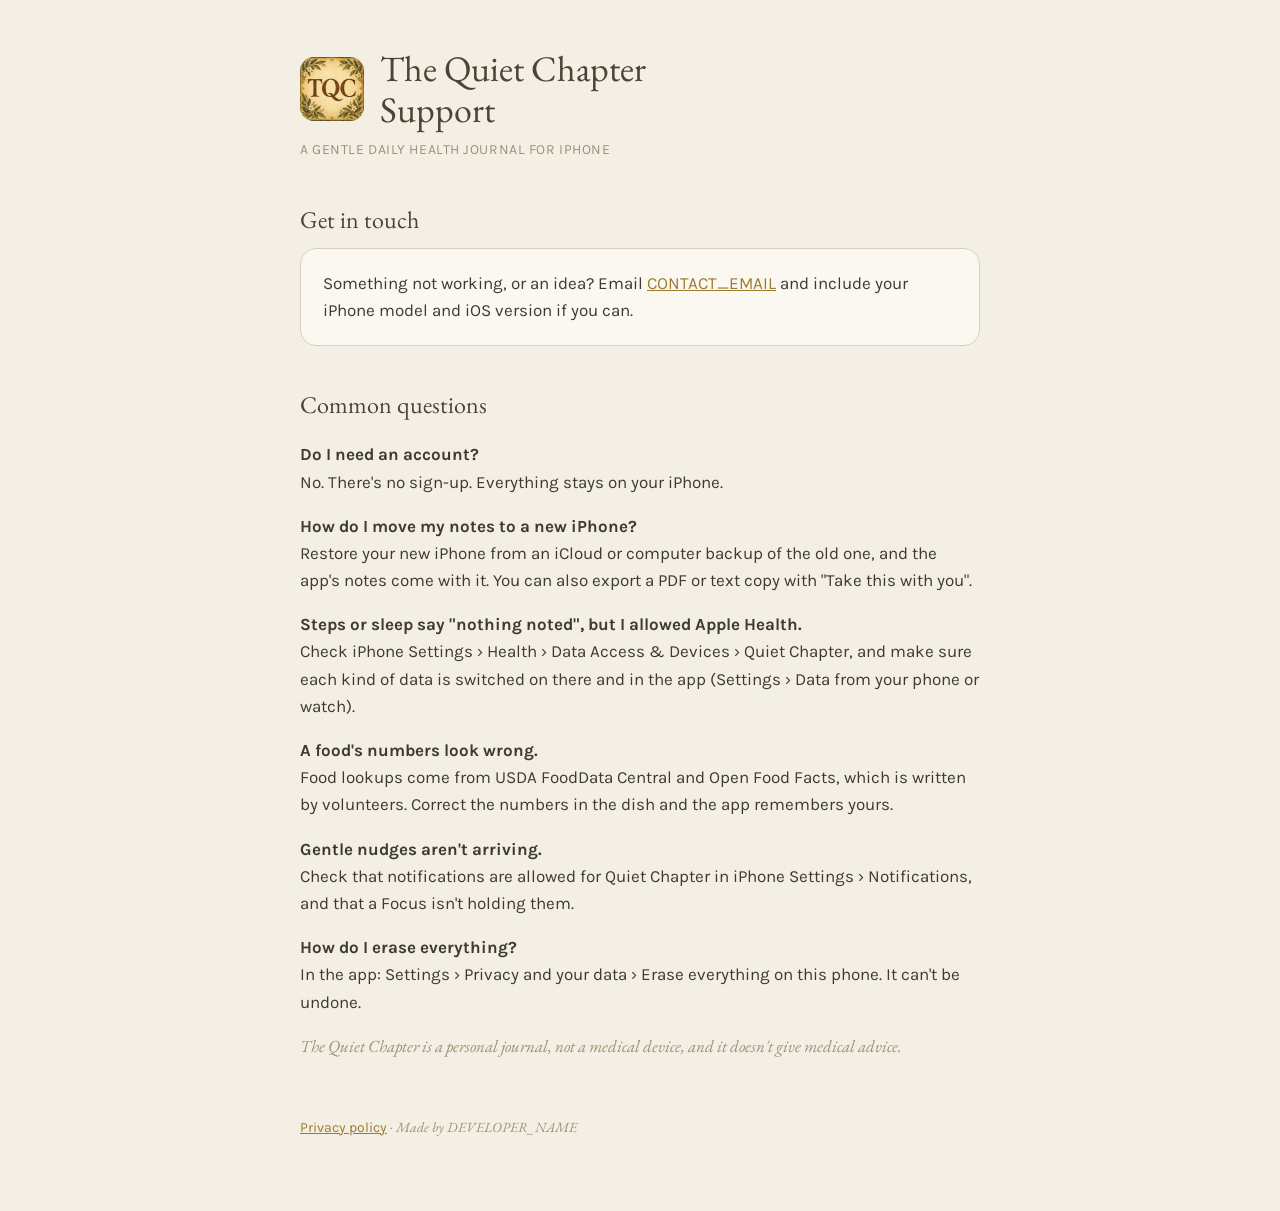
==== support.html @ cc8e4e03 "Add files via upload" ====
<!doctype html>
<html lang="en">
<head>
  <meta charset="utf-8">
  <meta name="viewport" content="width=device-width, initial-scale=1">
  <title>Support · The Quiet Chapter</title>
  <meta name="description" content="Help and contact for The Quiet Chapter, a gentle daily health journal for iPhone.">
  <link rel="preconnect" href="https://fonts.googleapis.com">
  <link rel="preconnect" href="https://fonts.gstatic.com" crossorigin>
  <link href="https://fonts.googleapis.com/css2?family=EB+Garamond:ital@0;1&family=Karla:wght@400;500&display=swap" rel="stylesheet">
  <link rel="stylesheet" href="style.css">
  <link rel="icon" href="icon.png">
</head>
<body>
<main>
  <header>
    <img src="icon.png" alt="">
    <h1>The Quiet Chapter<br>Support</h1>
  </header>
  <p class="updated">A gentle daily health journal for iPhone</p>

  <h2>Get in touch</h2>
  <div class="card">
    <p>Something not working, or an idea? Email <a href="mailto:CONTACT_EMAIL">CONTACT_EMAIL</a> and include your iPhone model and iOS version if you can.</p>
  </div>

  <h2>Common questions</h2>

  <p><strong>Do I need an account?</strong><br>
  No. There's no sign-up. Everything stays on your iPhone.</p>

  <p><strong>How do I move my notes to a new iPhone?</strong><br>
  Restore your new iPhone from an iCloud or computer backup of the old one, and the app's notes come with it. You can also export a PDF or text copy with "Take this with you".</p>

  <p><strong>Steps or sleep say "nothing noted", but I allowed Apple Health.</strong><br>
  Check iPhone Settings › Health › Data Access &amp; Devices › Quiet Chapter, and make sure each kind of data is switched on there and in the app (Settings › Data from your phone or watch).</p>

  <p><strong>A food's numbers look wrong.</strong><br>
  Food lookups come from USDA FoodData Central and Open Food Facts, which is written by volunteers. Correct the numbers in the dish and the app remembers yours.</p>

  <p><strong>Gentle nudges aren't arriving.</strong><br>
  Check that notifications are allowed for Quiet Chapter in iPhone Settings › Notifications, and that a Focus isn't holding them.</p>

  <p><strong>How do I erase everything?</strong><br>
  In the app: Settings › Privacy and your data › Erase everything on this phone. It can't be undone.</p>

  <p class="quiet">The Quiet Chapter is a personal journal, not a medical device, and it doesn't give medical advice.</p>

  <footer>
    <a href="index.html">Privacy policy</a> · <span class="quiet">Made by DEVELOPER_NAME</span>
  </footer>
</main>
</body>
</html>
---- style.css ----
:root {
  --paper: #F4EFE4;
  --card: #FBF8F1;
  --line: #D8D0BA;
  --ink: #3E3A32;
  --ink-soft: #4A4534;
  --muted: #8A8264;
  --faint: #9A9376;
  --link: #9A7C2E;
}

* { box-sizing: border-box; }

body {
  margin: 0;
  background: var(--paper);
  color: var(--ink);
  font: 400 17px/1.6 "Karla", system-ui, -apple-system, sans-serif;
}

main {
  max-width: 720px;
  margin: 0 auto;
  padding: 48px 20px 72px;
}

header {
  display: flex;
  align-items: center;
  gap: 16px;
  margin-bottom: 8px;
}

header img {
  width: 64px;
  height: 64px;
  border-radius: 14px;
}

h1, h2 {
  font-family: "EB Garamond", Georgia, serif;
  font-weight: 400;
  color: var(--ink-soft);
}

h1 { font-size: 36px; line-height: 1.15; margin: 0; }
h2 { font-size: 24px; margin: 40px 0 8px; }

.updated {
  color: var(--faint);
  font-size: 14px;
  letter-spacing: 0.04em;
  text-transform: uppercase;
  margin: 4px 0 28px;
}

.card {
  background: var(--card);
  border: 1px solid var(--line);
  border-radius: 16px;
  padding: 4px 22px;
}

a { color: var(--link); }

ul { padding-left: 1.2em; }
li { margin: 6px 0; }

table {
  width: 100%;
  border-collapse: collapse;
  background: var(--card);
  border: 1px solid var(--line);
  border-radius: 12px;
  overflow: hidden;
  font-size: 15px;
}

th, td {
  text-align: left;
  vertical-align: top;
  padding: 10px 12px;
  border-bottom: 1px solid var(--line);
}

th { color: var(--muted); font-weight: 500; }
tr:last-child td { border-bottom: 0; }

.quiet {
  font-family: "EB Garamond", Georgia, serif;
  font-style: italic;
  color: var(--faint);
}

footer {
  margin-top: 56px;
  color: var(--faint);
  font-size: 14px;
}

@media (max-width: 560px) {
  body { font-size: 16px; }
  h1 { font-size: 30px; }
  table, thead, tbody, tr, th, td { display: block; }
  thead { display: none; }
  td { border-bottom: 0; padding: 4px 12px; }
  tr { border-bottom: 1px solid var(--line); padding: 8px 0; }
  td:first-child { font-weight: 500; }
}
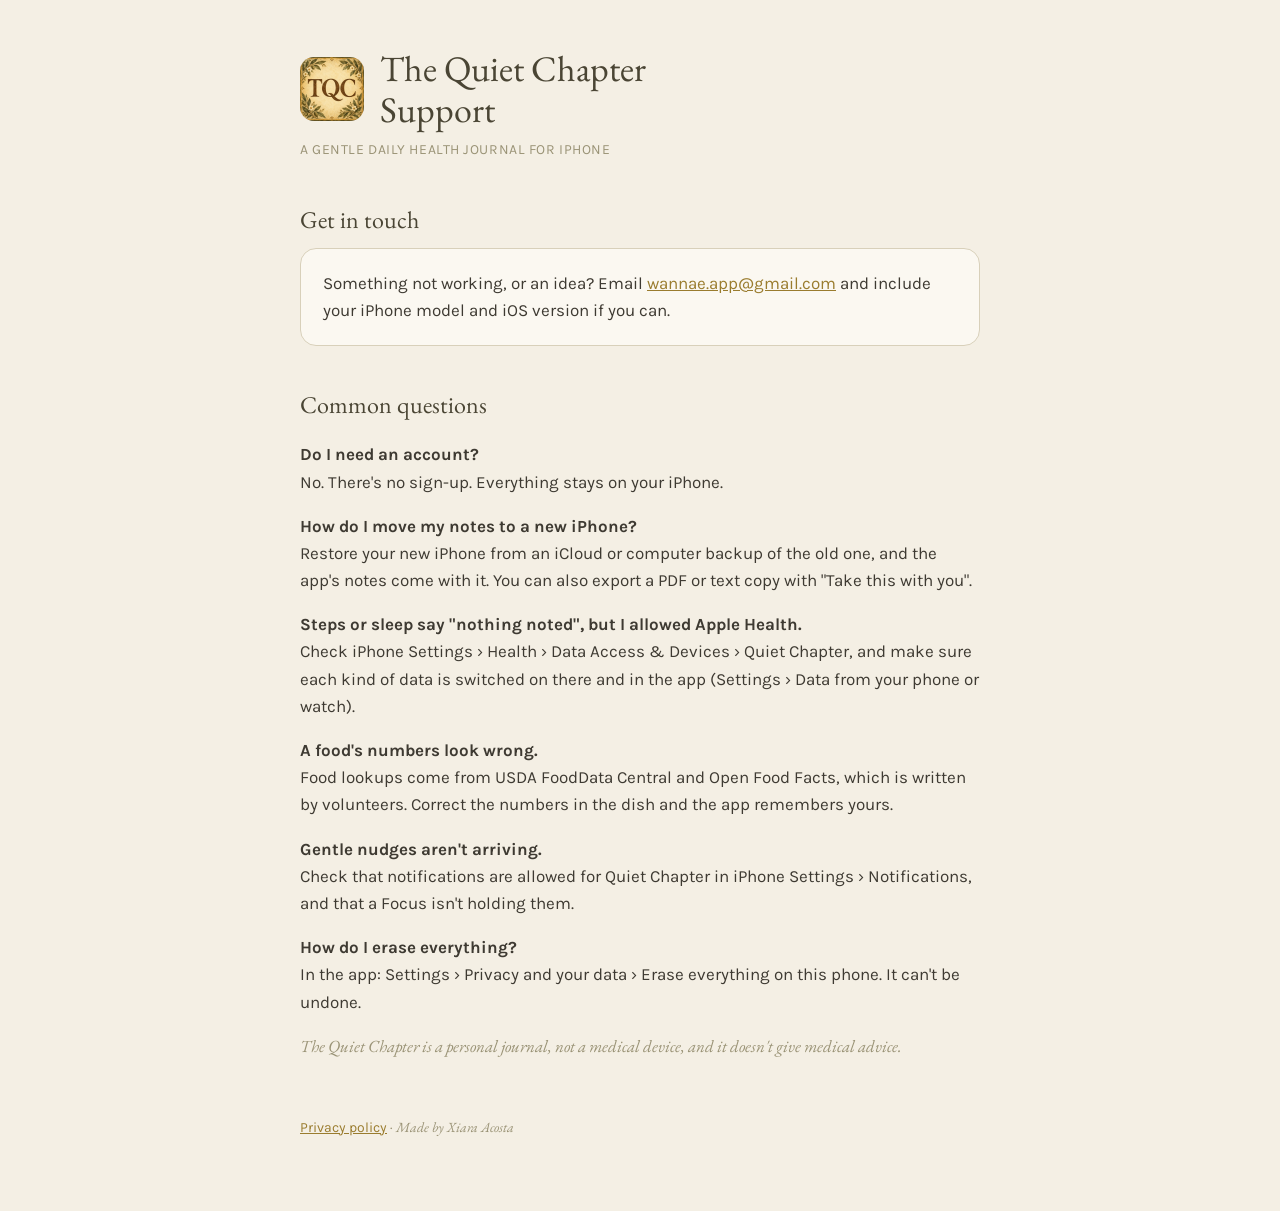
==== commit 9a9257d9: "Add files via upload" ====
--- a/support.html
+++ b/support.html
@@ -21,7 +21,7 @@
 
   <h2>Get in touch</h2>
   <div class="card">
-    <p>Something not working, or an idea? Email <a href="mailto:CONTACT_EMAIL">CONTACT_EMAIL</a> and include your iPhone model and iOS version if you can.</p>
+    <p>Something not working, or an idea? Email <a href="mailto:wannae.app@gmail.com">wannae.app@gmail.com</a> and include your iPhone model and iOS version if you can.</p>
   </div>
 
   <h2>Common questions</h2>
@@ -47,7 +47,7 @@
   <p class="quiet">The Quiet Chapter is a personal journal, not a medical device, and it doesn't give medical advice.</p>
 
   <footer>
-    <a href="index.html">Privacy policy</a> · <span class="quiet">Made by DEVELOPER_NAME</span>
+    <a href="index.html">Privacy policy</a> · <span class="quiet">Made by Xiara Acosta</span>
   </footer>
 </main>
 </body>
